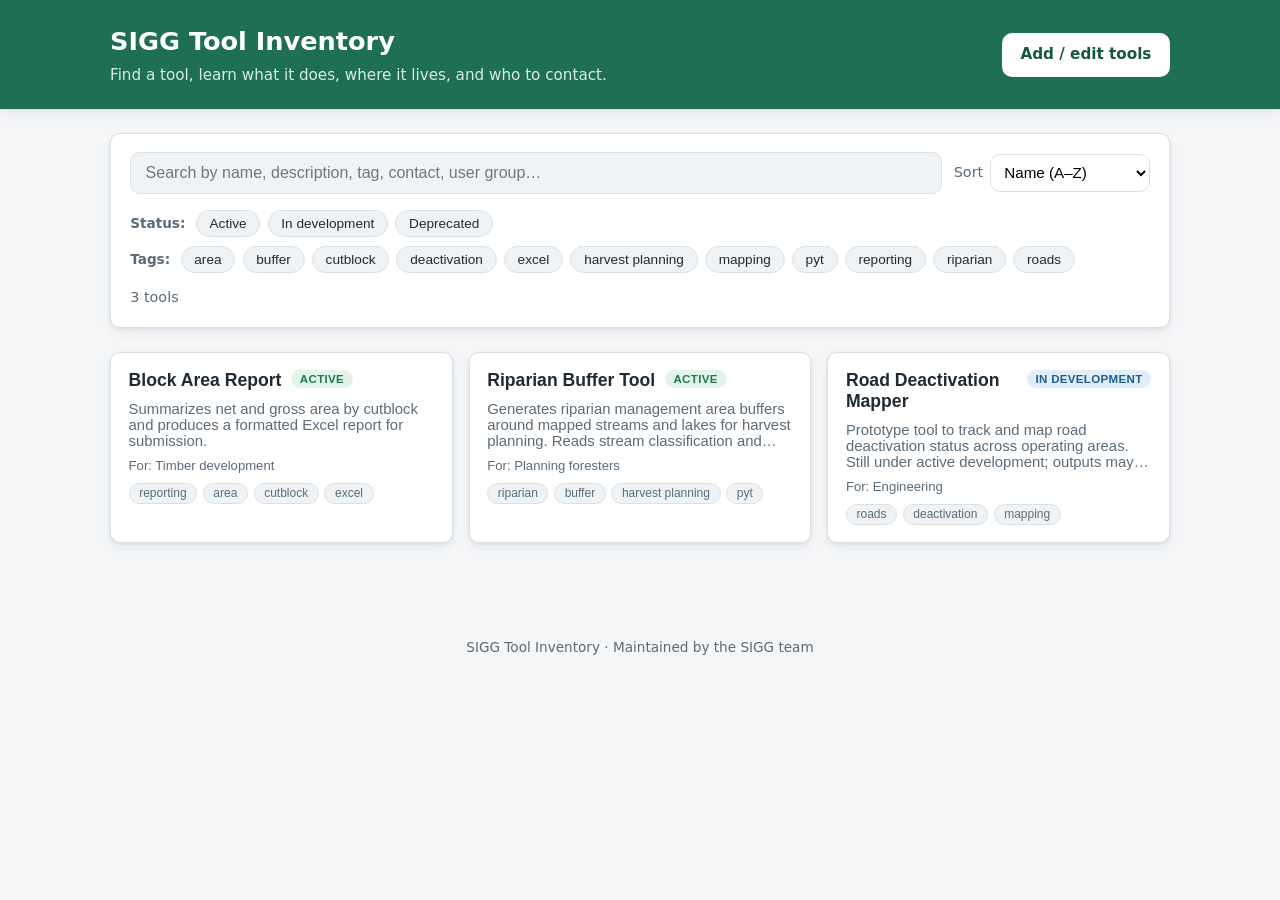
==== index.html @ bd1e929a "Initial commit: SIGG Tool Inventory static site Static GitHub Pages app to catalogue SIGG scripts an" ====
<!DOCTYPE html>
<html lang="en">
<head>
  <meta charset="UTF-8" />
  <meta name="viewport" content="width=device-width, initial-scale=1.0" />
  <title>SIGG Tool Inventory</title>
  <link rel="stylesheet" href="assets/css/style.css" />
</head>
<body>
  <header class="site-header">
    <div class="header-inner">
      <div class="brand">
        <h1>SIGG Tool Inventory</h1>
        <p class="tagline">Find a tool, learn what it does, where it lives, and who to contact.</p>
      </div>
      <a class="btn btn-secondary" href="editor.html">Add / edit tools</a>
    </div>
  </header>

  <main class="container">
    <section class="controls" aria-label="Search and filters">
      <div class="search-row">
        <input
          type="search"
          id="search-input"
          class="search-input"
          placeholder="Search by name, description, tag, contact, user group…"
          autocomplete="off"
          aria-label="Search tools"
        />
        <label class="sort-control">
          <span>Sort</span>
          <select id="sort-select" aria-label="Sort tools">
            <option value="name-asc">Name (A–Z)</option>
            <option value="name-desc">Name (Z–A)</option>
            <option value="updated-desc">Recently updated</option>
            <option value="updated-asc">Oldest updated</option>
          </select>
        </label>
      </div>

      <div class="filter-row">
        <div class="filter-group" id="status-filters" aria-label="Filter by status">
          <span class="filter-label">Status:</span>
          <!-- status buttons injected by JS -->
        </div>
        <div class="filter-group" id="tag-filters" aria-label="Filter by tag">
          <span class="filter-label">Tags:</span>
          <!-- tag chips injected by JS -->
        </div>
      </div>

      <div class="results-meta">
        <span id="result-count" aria-live="polite"></span>
        <button type="button" id="clear-filters" class="link-btn" hidden>Clear filters</button>
      </div>
    </section>

    <section id="results" class="results-grid" aria-label="Tool list"></section>

    <div id="empty-state" class="empty-state" hidden>
      <p>No tools match your search.</p>
    </div>

    <div id="error-state" class="error-state" hidden>
      <p>Could not load the tool inventory. Please try again later.</p>
    </div>
  </main>

  <!-- Detail modal -->
  <div id="detail-modal" class="modal" hidden>
    <div class="modal-backdrop" data-close></div>
    <div class="modal-dialog" role="dialog" aria-modal="true" aria-labelledby="detail-title">
      <button type="button" class="modal-close" data-close aria-label="Close">&times;</button>
      <div id="detail-content"><!-- detail injected by JS --></div>
    </div>
  </div>

  <footer class="site-footer">
    <p>SIGG Tool Inventory &middot; Maintained by the SIGG team</p>
  </footer>

  <script src="assets/js/app.js"></script>
</body>
</html>
---- assets/css/style.css ----
:root {
  --bg: #f4f6f8;
  --surface: #ffffff;
  --surface-alt: #f0f3f6;
  --border: #d9e0e6;
  --text: #1f2a33;
  --text-muted: #5b6b78;
  --primary: #1f6f54;
  --primary-dark: #165740;
  --primary-light: #e3f1ec;
  --focus: #2b8a67;
  --danger: #b3261e;
  --danger-light: #fbe9e7;

  --status-active: #1f7a4d;
  --status-active-bg: #e2f3ea;
  --status-deprecated: #8a6d00;
  --status-deprecated-bg: #fbf2d6;
  --status-dev: #1d5e8a;
  --status-dev-bg: #e1eefa;

  --radius: 10px;
  --shadow: 0 1px 3px rgba(16, 32, 45, 0.08), 0 4px 12px rgba(16, 32, 45, 0.06);
  --maxw: 1100px;
}

* { box-sizing: border-box; }

html, body {
  margin: 0;
  padding: 0;
}

body {
  font-family: "Segoe UI", system-ui, -apple-system, Roboto, Arial, sans-serif;
  background: var(--bg);
  color: var(--text);
  line-height: 1.5;
}

a {
  color: var(--primary);
}

.container {
  max-width: var(--maxw);
  margin: 0 auto;
  padding: 0 1.25rem 3rem;
}

/* ---------- Header ---------- */
.site-header {
  background: var(--primary);
  color: #fff;
  box-shadow: var(--shadow);
}

.header-inner {
  max-width: var(--maxw);
  margin: 0 auto;
  padding: 1.4rem 1.25rem;
  display: flex;
  align-items: center;
  justify-content: space-between;
  gap: 1rem;
  flex-wrap: wrap;
}

.brand h1 {
  margin: 0;
  font-size: 1.6rem;
}

.tagline {
  margin: 0.2rem 0 0;
  color: #d8ece4;
  font-size: 0.95rem;
}

/* ---------- Buttons ---------- */
.btn {
  display: inline-block;
  border: none;
  border-radius: var(--radius);
  padding: 0.6rem 1.1rem;
  font-size: 0.95rem;
  font-weight: 600;
  cursor: pointer;
  text-decoration: none;
  transition: background-color 0.15s ease, box-shadow 0.15s ease;
}

.btn-primary {
  background: var(--primary);
  color: #fff;
}
.btn-primary:hover { background: var(--primary-dark); }

.btn-secondary {
  background: #fff;
  color: var(--primary-dark);
  border: 1px solid transparent;
}
.btn-secondary:hover { box-shadow: 0 0 0 2px rgba(255,255,255,0.5); }

.btn-danger {
  background: var(--danger);
  color: #fff;
}
.btn-danger:hover { background: #8f1d17; }

.btn-ghost {
  background: var(--surface-alt);
  color: var(--text);
  border: 1px solid var(--border);
}
.btn-ghost:hover { background: #e6ebef; }

.link-btn {
  background: none;
  border: none;
  color: var(--primary);
  cursor: pointer;
  font-size: 0.9rem;
  padding: 0;
  text-decoration: underline;
}

/* ---------- Controls ---------- */
.controls {
  background: var(--surface);
  border: 1px solid var(--border);
  border-radius: var(--radius);
  box-shadow: var(--shadow);
  padding: 1.1rem 1.2rem;
  margin: 1.5rem 0;
}

.search-row {
  display: flex;
  gap: 0.75rem;
  flex-wrap: wrap;
  align-items: center;
}

.search-input {
  flex: 1 1 320px;
  min-width: 0;
  padding: 0.7rem 0.9rem;
  font-size: 1rem;
  border: 1px solid var(--border);
  border-radius: var(--radius);
  background: var(--surface-alt);
}

.search-input:focus,
select:focus,
input:focus,
textarea:focus {
  outline: 2px solid var(--focus);
  outline-offset: 1px;
}

.sort-control {
  display: flex;
  align-items: center;
  gap: 0.4rem;
  font-size: 0.9rem;
  color: var(--text-muted);
}

.sort-control select {
  padding: 0.55rem 0.6rem;
  border: 1px solid var(--border);
  border-radius: var(--radius);
  background: var(--surface);
  font-size: 0.95rem;
}

.filter-row {
  margin-top: 1rem;
  display: flex;
  flex-direction: column;
  gap: 0.6rem;
}

.filter-group {
  display: flex;
  align-items: center;
  gap: 0.45rem;
  flex-wrap: wrap;
}

.filter-label {
  font-size: 0.85rem;
  font-weight: 600;
  color: var(--text-muted);
  margin-right: 0.2rem;
}

.chip {
  border: 1px solid var(--border);
  background: var(--surface-alt);
  color: var(--text);
  border-radius: 999px;
  padding: 0.3rem 0.8rem;
  font-size: 0.85rem;
  cursor: pointer;
  transition: background-color 0.15s ease, border-color 0.15s ease;
}

.chip:hover { background: #e6ebef; }

.chip[aria-pressed="true"] {
  background: var(--primary-light);
  border-color: var(--primary);
  color: var(--primary-dark);
  font-weight: 600;
}

.results-meta {
  margin-top: 0.9rem;
  display: flex;
  align-items: center;
  justify-content: space-between;
  gap: 1rem;
  font-size: 0.9rem;
  color: var(--text-muted);
}

/* ---------- Results grid ---------- */
.results-grid {
  display: grid;
  grid-template-columns: repeat(auto-fill, minmax(280px, 1fr));
  gap: 1rem;
}

.card {
  background: var(--surface);
  border: 1px solid var(--border);
  border-radius: var(--radius);
  box-shadow: var(--shadow);
  padding: 1.1rem;
  cursor: pointer;
  display: flex;
  flex-direction: column;
  gap: 0.6rem;
  text-align: left;
  transition: transform 0.12s ease, box-shadow 0.12s ease;
}

.card:hover {
  transform: translateY(-2px);
  box-shadow: 0 4px 8px rgba(16, 32, 45, 0.12), 0 10px 22px rgba(16, 32, 45, 0.08);
}

.card:focus-visible {
  outline: 2px solid var(--focus);
  outline-offset: 2px;
}

.card-head {
  display: flex;
  align-items: flex-start;
  justify-content: space-between;
  gap: 0.6rem;
}

.card-title {
  margin: 0;
  font-size: 1.1rem;
  color: var(--text);
}

.card-desc {
  margin: 0;
  color: var(--text-muted);
  font-size: 0.93rem;
  display: -webkit-box;
  -webkit-line-clamp: 3;
  -webkit-box-orient: vertical;
  overflow: hidden;
}

.card-meta {
  font-size: 0.82rem;
  color: var(--text-muted);
}

.card-tags {
  display: flex;
  flex-wrap: wrap;
  gap: 0.35rem;
}

.tag {
  background: var(--surface-alt);
  border: 1px solid var(--border);
  border-radius: 999px;
  padding: 0.15rem 0.6rem;
  font-size: 0.75rem;
  color: var(--text-muted);
}

/* ---------- Status badge ---------- */
.status-badge {
  flex: none;
  font-size: 0.72rem;
  font-weight: 700;
  text-transform: uppercase;
  letter-spacing: 0.03em;
  padding: 0.2rem 0.55rem;
  border-radius: 999px;
  white-space: nowrap;
}

.status-active { color: var(--status-active); background: var(--status-active-bg); }
.status-deprecated { color: var(--status-deprecated); background: var(--status-deprecated-bg); }
.status-in-development { color: var(--status-dev); background: var(--status-dev-bg); }

/* ---------- Empty / error ---------- */
.empty-state,
.error-state {
  text-align: center;
  padding: 3rem 1rem;
  color: var(--text-muted);
}

.error-state { color: var(--danger); }

/* ---------- Modal ---------- */
.modal {
  position: fixed;
  inset: 0;
  z-index: 50;
  display: flex;
  align-items: flex-start;
  justify-content: center;
  padding: 2rem 1rem;
  overflow-y: auto;
}

.modal[hidden] {
  display: none;
}

.modal-backdrop {
  position: fixed;
  inset: 0;
  background: rgba(16, 32, 45, 0.5);
}

.modal-dialog {
  position: relative;
  background: var(--surface);
  border-radius: var(--radius);
  box-shadow: 0 12px 40px rgba(16, 32, 45, 0.25);
  max-width: 640px;
  width: 100%;
  padding: 1.8rem;
  z-index: 1;
}

.modal-close {
  position: absolute;
  top: 0.6rem;
  right: 0.8rem;
  background: none;
  border: none;
  font-size: 1.7rem;
  line-height: 1;
  color: var(--text-muted);
  cursor: pointer;
}
.modal-close:hover { color: var(--text); }

.detail-header {
  display: flex;
  align-items: flex-start;
  gap: 0.75rem;
  margin-bottom: 0.75rem;
  padding-right: 1.5rem;
}

.detail-header h2 {
  margin: 0;
  font-size: 1.4rem;
}

.detail-desc {
  color: var(--text);
  margin: 0 0 1.2rem;
}

.detail-grid {
  display: grid;
  grid-template-columns: max-content 1fr;
  gap: 0.55rem 1rem;
  font-size: 0.95rem;
  margin-bottom: 1.2rem;
}

.detail-grid dt {
  font-weight: 600;
  color: var(--text-muted);
}

.detail-grid dd {
  margin: 0;
  word-break: break-word;
}

.detail-links h3 {
  font-size: 1rem;
  margin: 0 0 0.5rem;
}

.detail-links ul {
  margin: 0;
  padding-left: 1.1rem;
}

.detail-links li { margin-bottom: 0.3rem; }

.code-path {
  font-family: "Cascadia Code", Consolas, monospace;
  background: var(--surface-alt);
  border: 1px solid var(--border);
  border-radius: 6px;
  padding: 0.1rem 0.4rem;
  font-size: 0.85rem;
  word-break: break-all;
}

/* ---------- Footer ---------- */
.site-footer {
  text-align: center;
  color: var(--text-muted);
  font-size: 0.85rem;
  padding: 2rem 1rem;
}

/* ---------- Editor page ---------- */
.editor-intro {
  background: var(--surface);
  border: 1px solid var(--border);
  border-radius: var(--radius);
  box-shadow: var(--shadow);
  padding: 1.2rem;
  margin: 1.5rem 0;
}

.editor-intro h2 { margin-top: 0; }

.editor-intro ol { margin: 0.5rem 0 0; padding-left: 1.3rem; }
.editor-intro li { margin-bottom: 0.35rem; }

.editor-toolbar {
  display: flex;
  gap: 0.6rem;
  flex-wrap: wrap;
  align-items: center;
  margin: 1.2rem 0;
}

.editor-toolbar .spacer { flex: 1; }

.tool-table-wrap {
  overflow-x: auto;
  background: var(--surface);
  border: 1px solid var(--border);
  border-radius: var(--radius);
  box-shadow: var(--shadow);
}

table.tool-table {
  width: 100%;
  border-collapse: collapse;
  font-size: 0.92rem;
}

.tool-table th,
.tool-table td {
  text-align: left;
  padding: 0.6rem 0.8rem;
  border-bottom: 1px solid var(--border);
  vertical-align: middle;
}

.tool-table th {
  background: var(--surface-alt);
  font-size: 0.82rem;
  text-transform: uppercase;
  letter-spacing: 0.03em;
  color: var(--text-muted);
}

.tool-table tr:last-child td { border-bottom: none; }

.row-actions {
  display: flex;
  gap: 0.4rem;
}

.icon-btn {
  background: var(--surface-alt);
  border: 1px solid var(--border);
  border-radius: 6px;
  padding: 0.3rem 0.6rem;
  font-size: 0.82rem;
  cursor: pointer;
}
.icon-btn:hover { background: #e6ebef; }
.icon-btn.danger { color: var(--danger); border-color: var(--danger); background: var(--danger-light); }

/* ---------- Form ---------- */
.form-grid {
  display: grid;
  grid-template-columns: 1fr 1fr;
  gap: 0.9rem 1rem;
}

.form-field {
  display: flex;
  flex-direction: column;
  gap: 0.3rem;
}

.form-field.full { grid-column: 1 / -1; }

.form-field label {
  font-size: 0.85rem;
  font-weight: 600;
  color: var(--text-muted);
}

.form-field .req { color: var(--danger); }

.form-field input,
.form-field select,
.form-field textarea {
  padding: 0.55rem 0.7rem;
  border: 1px solid var(--border);
  border-radius: var(--radius);
  font-size: 0.95rem;
  font-family: inherit;
  background: var(--surface);
}

.form-field textarea { resize: vertical; min-height: 70px; }

.field-hint {
  font-size: 0.78rem;
  color: var(--text-muted);
}

.field-error {
  font-size: 0.8rem;
  color: var(--danger);
}

.links-editor {
  grid-column: 1 / -1;
  border: 1px dashed var(--border);
  border-radius: var(--radius);
  padding: 0.8rem;
}

.links-editor h4 { margin: 0 0 0.5rem; font-size: 0.9rem; }

.link-row {
  display: flex;
  gap: 0.5rem;
  margin-bottom: 0.5rem;
  align-items: center;
}

.link-row input { flex: 1; }

.form-actions {
  display: flex;
  gap: 0.6rem;
  justify-content: flex-end;
  margin-top: 1.2rem;
}

.form-banner {
  background: var(--danger-light);
  border: 1px solid var(--danger);
  color: var(--danger);
  border-radius: var(--radius);
  padding: 0.7rem 0.9rem;
  margin-bottom: 1rem;
  font-size: 0.9rem;
}

.toast {
  position: fixed;
  bottom: 1.5rem;
  left: 50%;
  transform: translateX(-50%);
  background: var(--text);
  color: #fff;
  padding: 0.8rem 1.4rem;
  border-radius: var(--radius);
  box-shadow: var(--shadow);
  font-size: 0.92rem;
  z-index: 100;
}

.dirty-flag {
  color: var(--danger);
  font-weight: 600;
  font-size: 0.85rem;
}

/* ---------- Responsive ---------- */
@media (max-width: 640px) {
  .form-grid { grid-template-columns: 1fr; }
  .detail-grid { grid-template-columns: 1fr; gap: 0.2rem 0; }
  .detail-grid dt { margin-top: 0.5rem; }
  .header-inner { align-items: flex-start; }
}
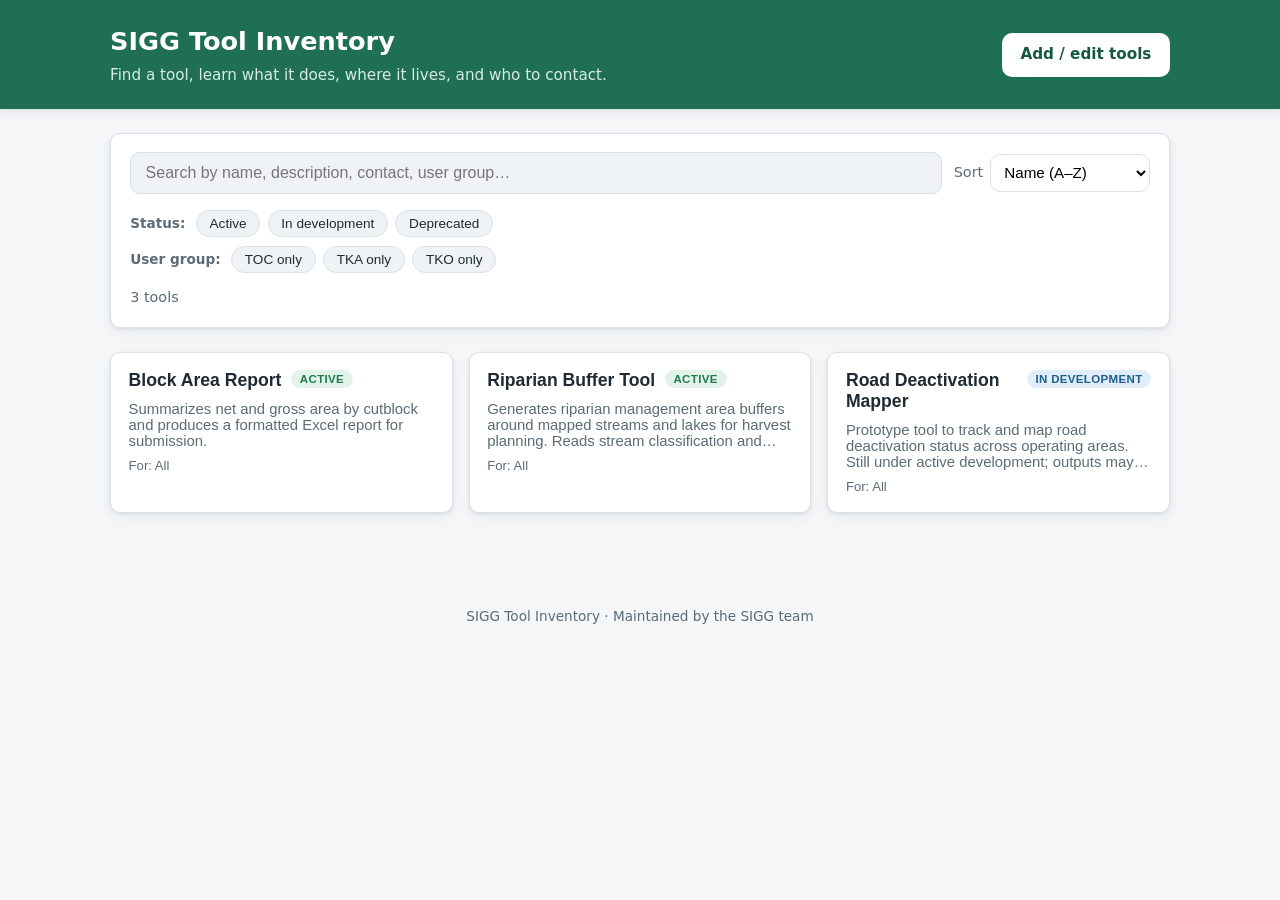
==== commit c4889def: "Revise tool fields: split locations, enum user groups, tested/comments Add scriptLocation (optional)" ====
--- a/index.html
+++ b/index.html
@@ -24,7 +24,7 @@
           type="search"
           id="search-input"
           class="search-input"
-          placeholder="Search by name, description, tag, contact, user group…"
+          placeholder="Search by name, description, contact, user group…"
           autocomplete="off"
           aria-label="Search tools"
         />
@@ -44,9 +44,9 @@
           <span class="filter-label">Status:</span>
           <!-- status buttons injected by JS -->
         </div>
-        <div class="filter-group" id="tag-filters" aria-label="Filter by tag">
-          <span class="filter-label">Tags:</span>
-          <!-- tag chips injected by JS -->
+        <div class="filter-group" id="user-group-filters" aria-label="Filter by user group">
+          <span class="filter-label">User group:</span>
+          <!-- user group chips injected by JS -->
         </div>
       </div>
 
--- a/assets/css/style.css
+++ b/assets/css/style.css
@@ -614,6 +614,38 @@
   font-size: 0.85rem;
 }
 
+/* ---------- GitHub connection ---------- */
+.gh-status {
+  display: inline-flex;
+  align-items: center;
+  gap: 0.4rem;
+  font-size: 0.85rem;
+  color: var(--text-muted);
+}
+
+.gh-dot {
+  width: 9px;
+  height: 9px;
+  border-radius: 50%;
+  background: var(--text-muted);
+  flex: none;
+}
+
+.gh-status.connected .gh-dot { background: var(--status-active); }
+
+.connect-intro {
+  color: var(--text);
+  margin-top: 0;
+}
+
+.connect-steps {
+  margin: 0 0 1rem;
+  padding-left: 1.2rem;
+  font-size: 0.92rem;
+}
+
+.connect-steps li { margin-bottom: 0.35rem; }
+
 /* ---------- Responsive ---------- */
 @media (max-width: 640px) {
   .form-grid { grid-template-columns: 1fr; }
